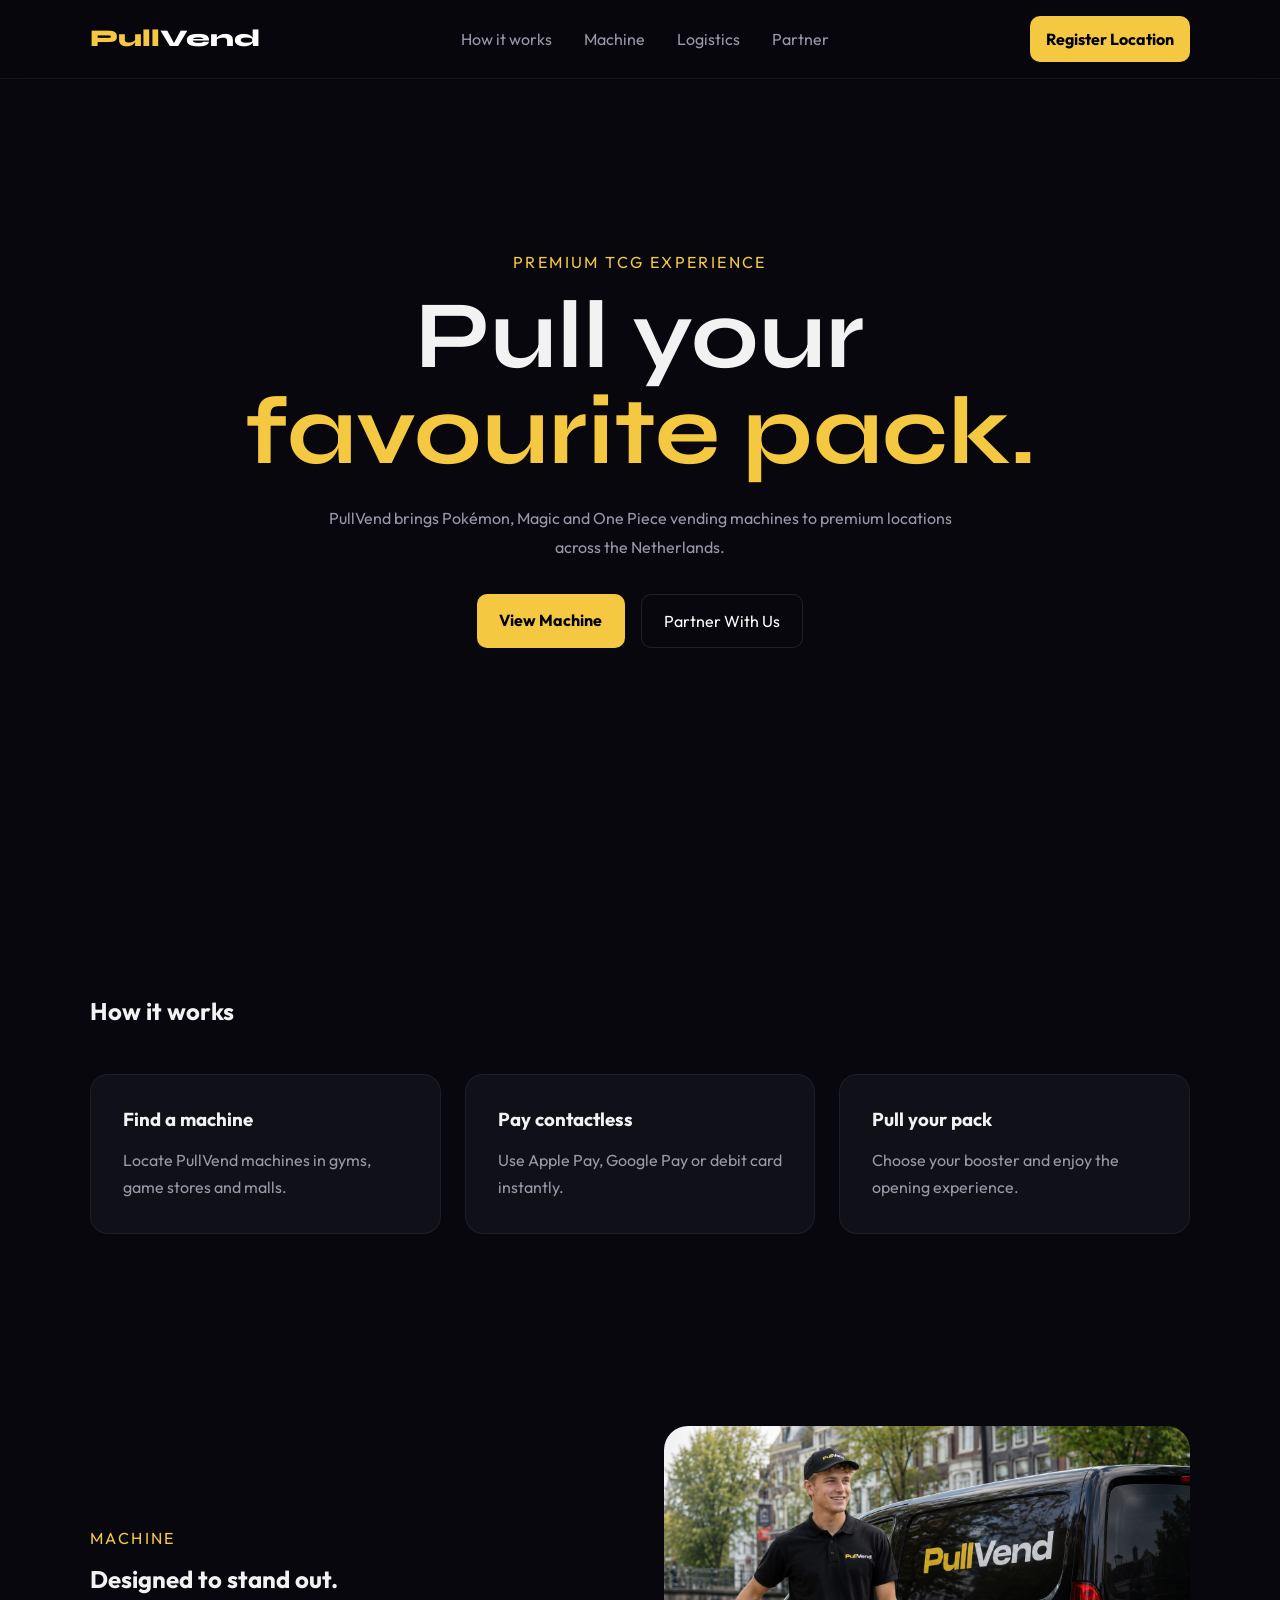
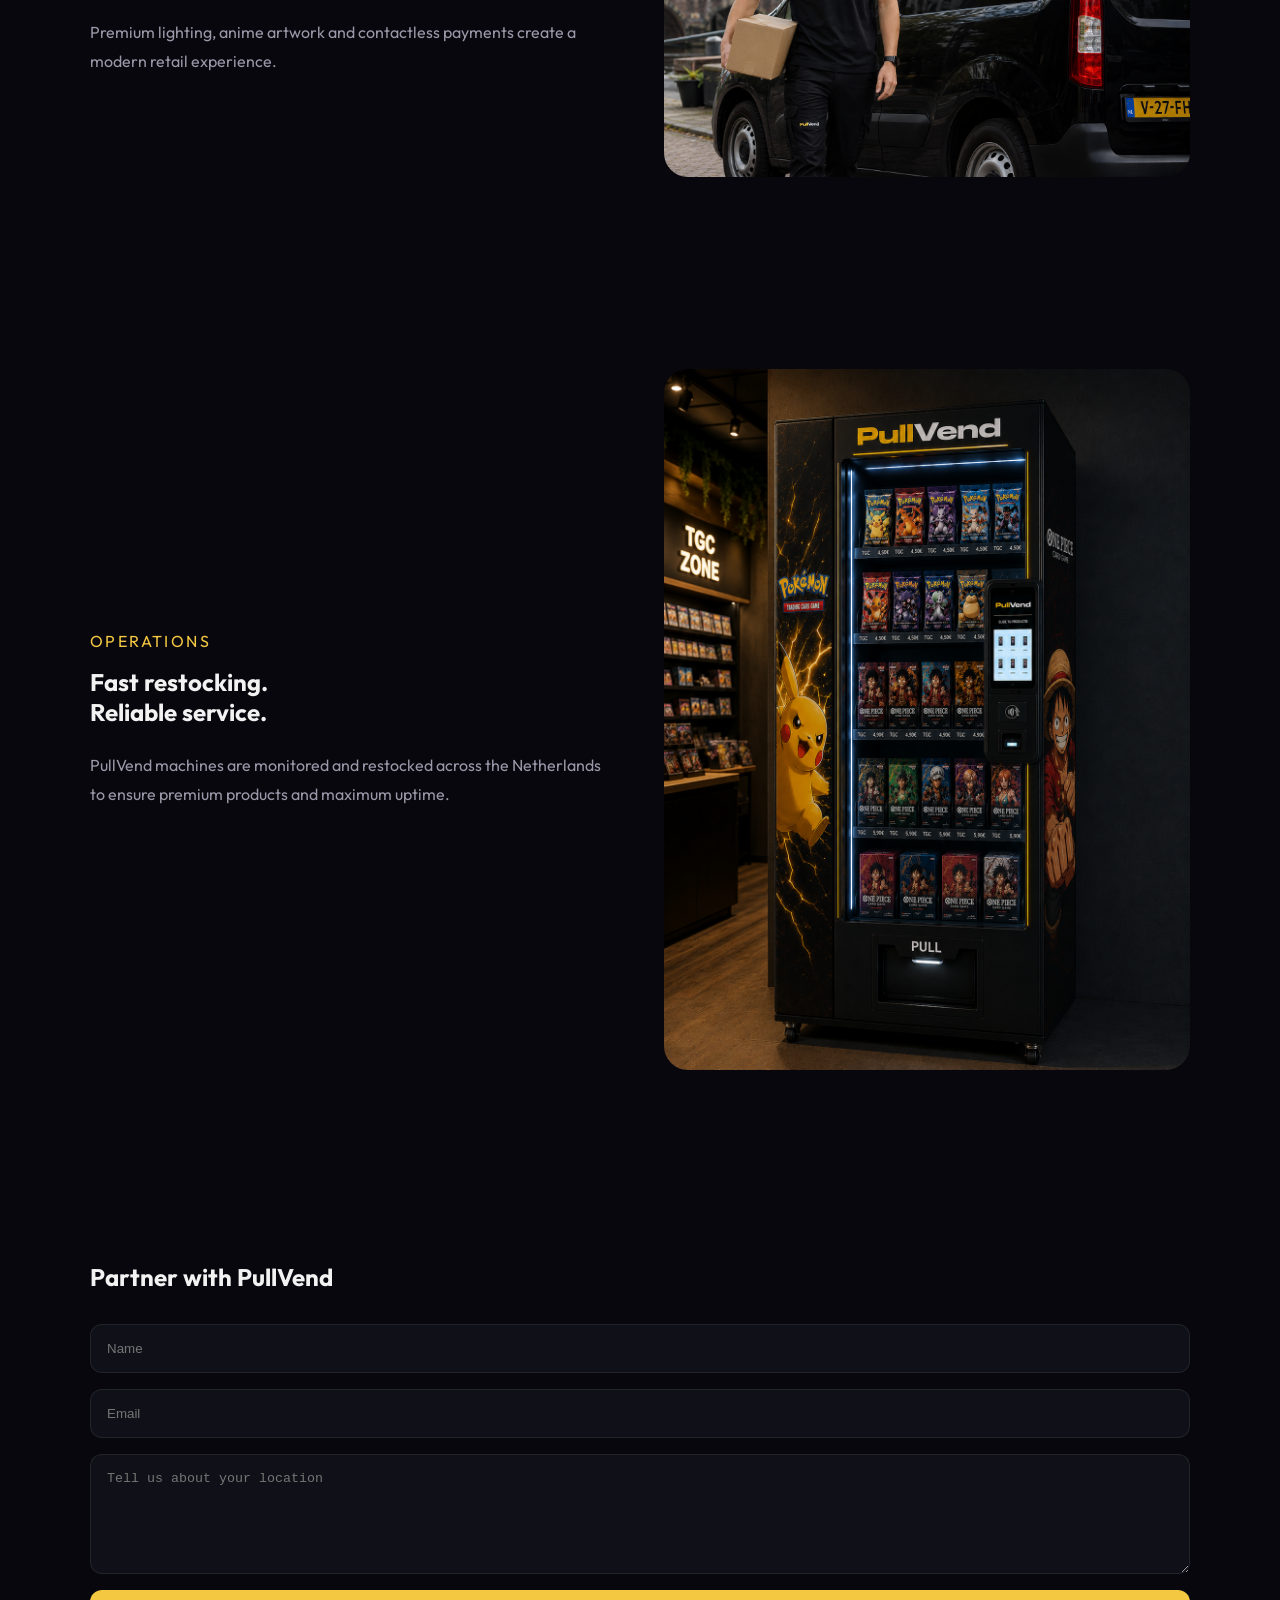
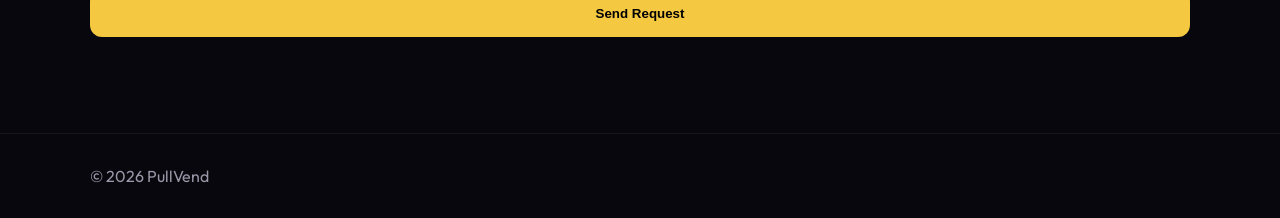
==== preview (5).html @ 84f56d32 "Add files via upload" ====
<!DOCTYPE html>
<html lang="en">
<head>
  <meta charset="UTF-8">
  <meta name="viewport" content="width=device-width, initial-scale=1.0">

  <title>PullVend — TCG Vending Machines</title>

  <meta name="description" content="Premium TCG vending machines across the Netherlands.">

  <link rel="stylesheet" href="css/styles.css">

  <link rel="preconnect" href="https://fonts.googleapis.com">
  <link rel="preconnect" href="https://fonts.gstatic.com" crossorigin>

  <link href="https://fonts.googleapis.com/css2?family=Syne:wght@700;800&family=Outfit:wght@400;500;600&display=swap" rel="stylesheet">
</head>

<body>

<nav>
  <div class="wrap nav-inner">

    <a href="#" class="logo">
      Pull<span>Vend</span>
    </a>

    <div class="nav-links">
      <a href="#how">How it works</a>
      <a href="#showcase">Machine</a>
      <a href="#logistics">Logistics</a>
      <a href="#partner">Partner</a>
    </div>

    <a href="#partner" class="nav-btn">
      Register Location
    </a>

  </div>
</nav>

<section id="hero">

  <div class="wrap hero-content">

    <p class="tag">
      Premium TCG Experience
    </p>

    <h1>
      Pull your<br>
      <span>favourite pack.</span>
    </h1>

    <p class="hero-text">
      PullVend brings Pokémon, Magic and One Piece vending machines
      to premium locations across the Netherlands.
    </p>

    <div class="hero-buttons">

      <a href="#showcase" class="btn-primary">
        View Machine
      </a>

      <a href="#partner" class="btn-secondary">
        Partner With Us
      </a>

    </div>

  </div>

</section>

<section id="how">

  <div class="wrap">

    <h2>How it works</h2>

    <div class="cards">

      <div class="card">
        <h3>Find a machine</h3>

        <p>
          Locate PullVend machines in gyms,
          game stores and malls.
        </p>
      </div>

      <div class="card">
        <h3>Pay contactless</h3>

        <p>
          Use Apple Pay, Google Pay or debit card instantly.
        </p>
      </div>

      <div class="card">
        <h3>Pull your pack</h3>

        <p>
          Choose your booster and enjoy the opening experience.
        </p>
      </div>

    </div>

  </div>

</section>

<section id="showcase">

  <div class="wrap two-col">

    <div>

      <p class="tag">
        Machine
      </p>

      <h2>
        Designed to stand out.
      </h2>

      <p class="section-text">
        Premium lighting, anime artwork and contactless payments
        create a modern retail experience.
      </p>

    </div>

    <div class="image-box">

      <img
        src="images/machine.png"
        alt="PullVend vending machine"
        loading="lazy"
      >

    </div>

  </div>

</section>

<section id="logistics">

  <div class="wrap two-col">

    <!-- TEXTO IZQUIERDA -->

    <div>

      <p class="tag">
        Operations
      </p>

      <h2>
        Fast restocking.<br>
        Reliable service.
      </h2>

      <p class="section-text">
        PullVend machines are monitored and restocked across the Netherlands
        to ensure premium products and maximum uptime.
      </p>

    </div>

    <!-- IMAGEN DERECHA -->

    <div class="image-box">

      <img
        src="images/van.png"
        alt="PullVend logistics van"
        loading="lazy"
      >

    </div>

  </div>

</section>

<section id="partner">

  <div class="wrap">

    <h2>
      Partner with PullVend
    </h2>

    <form id="partnerForm">

      <input
        type="text"
        placeholder="Name"
        required
      >

      <input
        type="email"
        placeholder="Email"
        required
      >

      <textarea
        placeholder="Tell us about your location"
      ></textarea>

      <button type="submit">
        Send Request
      </button>

    </form>

  </div>

</section>

<footer>

  <div class="wrap footer-inner">
    <p>© 2026 PullVend</p>
  </div>

</footer>

<script src="js/app.js"></script>

</body>
</html>
---- css/styles.css ----
:root{
  --bg:#07070D;
  --bg2:#101018;
  --gold:#F5C842;
  --text:#F2F2F2;
  --muted:#9A98A8;
}

*{
  margin:0;
  padding:0;
  box-sizing:border-box;
}

body{
  background:var(--bg);
  color:var(--text);
  font-family:'Outfit',sans-serif;
  overflow-x:hidden;
}

img{
  max-width:100%;
  display:block;
}

.wrap{
  width:min(1100px,92%);
  margin:auto;
}

nav{
  position:fixed;
  width:100%;
  top:0;
  background:rgba(7,7,13,.92);
  backdrop-filter:blur(12px);
  border-bottom:1px solid rgba(255,255,255,.06);
  z-index:100;
}

.nav-inner{
  display:flex;
  align-items:center;
  justify-content:space-between;
  padding:1rem 0;
}

.logo{
  color:var(--gold);
  font-family:'Syne',sans-serif;
  font-size:1.5rem;
  font-weight:800;
  text-decoration:none;
}

.logo span{
  color:white;
}

.nav-links{
  display:flex;
  gap:2rem;
}

.nav-links a{
  color:var(--muted);
  text-decoration:none;
}

.nav-btn{
  background:var(--gold);
  color:black;
  padding:.8rem 1rem;
  border-radius:10px;
  text-decoration:none;
  font-weight:700;
}

section{
  padding:6rem 0;
}

#hero{
  min-height:100vh;
  display:flex;
  align-items:center;
  text-align:center;
}

.hero-content{
  display:flex;
  flex-direction:column;
  align-items:center;
}

.tag{
  color:var(--gold);
  text-transform:uppercase;
  letter-spacing:.15em;
  margin-bottom:1rem;
}

h1{
  font-family:'Syne',sans-serif;
  font-size:clamp(3rem,8vw,6rem);
  line-height:1;
}

h1 span{
  color:var(--gold);
}

.hero-text,.section-text{
  color:var(--muted);
  max-width:650px;
  line-height:1.8;
  margin-top:1.5rem;
}

.hero-buttons{
  display:flex;
  gap:1rem;
  margin-top:2rem;
}

.btn-primary,.btn-secondary{
  padding:1rem 1.4rem;
  border-radius:10px;
  text-decoration:none;
}

.btn-primary{
  background:var(--gold);
  color:black;
  font-weight:700;
}

.btn-secondary{
  border:1px solid rgba(255,255,255,.1);
  color:white;
}

.cards{
  display:grid;
  grid-template-columns:repeat(3,1fr);
  gap:1.5rem;
  margin-top:3rem;
}

.card{
  background:var(--bg2);
  border:1px solid rgba(255,255,255,.06);
  border-radius:18px;
  padding:2rem;
}

.card p{
  color:var(--muted);
  margin-top:1rem;
  line-height:1.7;
}

.two-col{
  display:grid;
  grid-template-columns:1fr 1fr;
  gap:3rem;
  align-items:center;
}

.image-box{
  border-radius:24px;
  overflow:hidden;
}

form{
  display:grid;
  gap:1rem;
  margin-top:2rem;
}

input,textarea{
  background:var(--bg2);
  border:1px solid rgba(255,255,255,.08);
  border-radius:12px;
  padding:1rem;
  color:white;
}

textarea{
  min-height:120px;
}

button{
  background:var(--gold);
  color:black;
  border:none;
  border-radius:12px;
  padding:1rem;
  font-weight:700;
  cursor:pointer;
}

footer{
  border-top:1px solid rgba(255,255,255,.06);
  padding:2rem 0;
  color:var(--muted);
}

@media(max-width:900px){

  .cards,
  .two-col{
    grid-template-columns:1fr;
  }

  .nav-links{
    display:none;
  }

  .hero-buttons{
    flex-direction:column;
  }
}
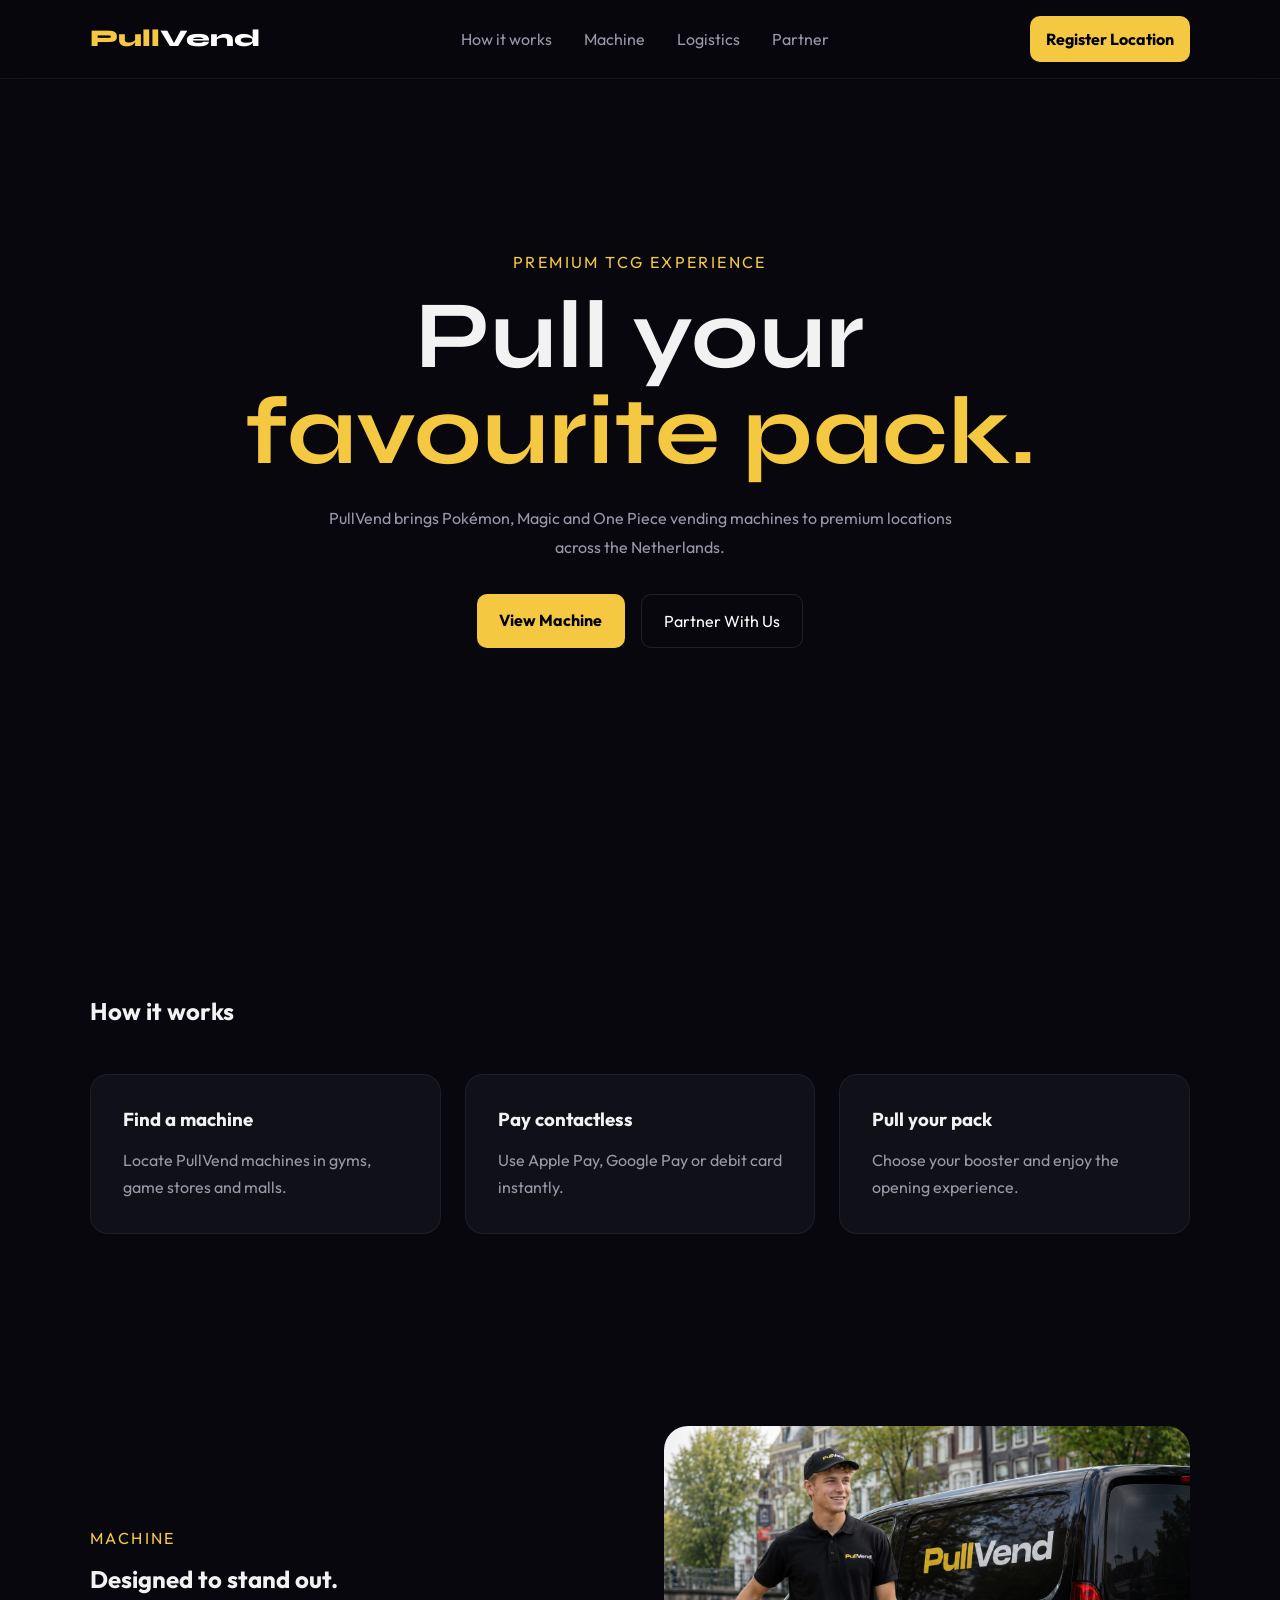
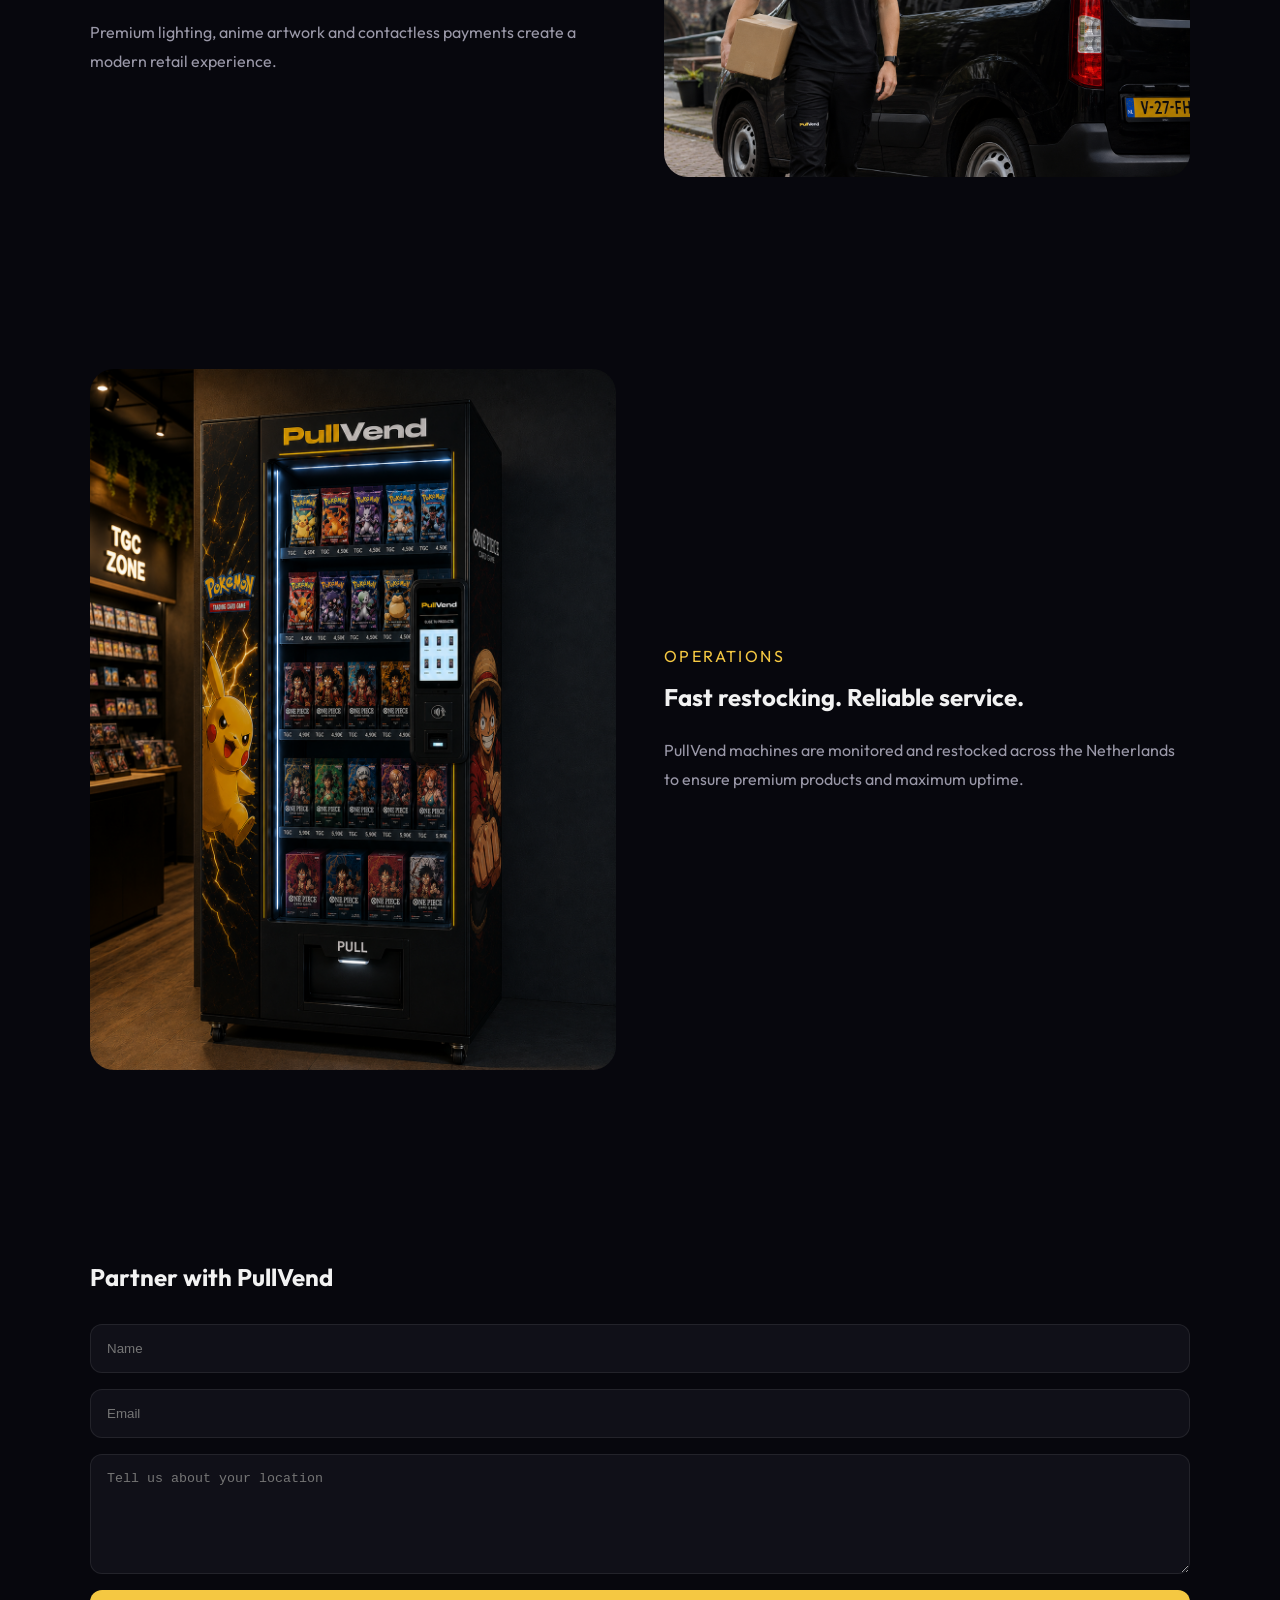
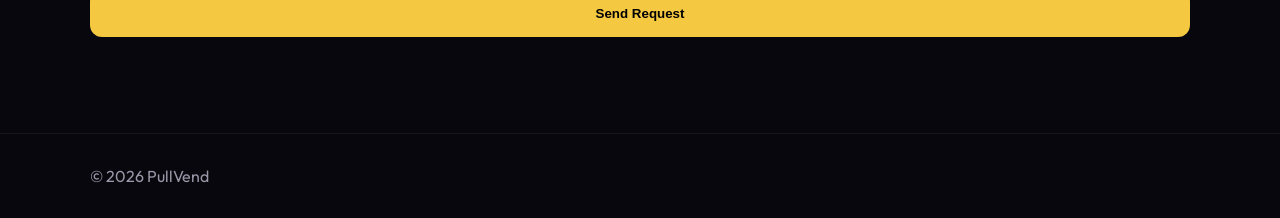
==== commit a8a8a594: "Update preview (5).html" ====
--- a/preview (5).html
+++ b/preview (5).html
@@ -3,27 +3,18 @@
 <head>
   <meta charset="UTF-8">
   <meta name="viewport" content="width=device-width, initial-scale=1.0">
-
   <title>PullVend — TCG Vending Machines</title>
-
   <meta name="description" content="Premium TCG vending machines across the Netherlands.">
-
   <link rel="stylesheet" href="css/styles.css">
-
   <link rel="preconnect" href="https://fonts.googleapis.com">
   <link rel="preconnect" href="https://fonts.gstatic.com" crossorigin>
-
   <link href="https://fonts.googleapis.com/css2?family=Syne:wght@700;800&family=Outfit:wght@400;500;600&display=swap" rel="stylesheet">
 </head>
-
 <body>
 
 <nav>
   <div class="wrap nav-inner">
-
-    <a href="#" class="logo">
-      Pull<span>Vend</span>
-    </a>
+    <a href="#" class="logo">Pull<span>Vend</span></a>
 
     <div class="nav-links">
       <a href="#how">How it works</a>
@@ -32,20 +23,13 @@
       <a href="#partner">Partner</a>
     </div>
 
-    <a href="#partner" class="nav-btn">
-      Register Location
-    </a>
-
+    <a href="#partner" class="nav-btn">Register Location</a>
   </div>
 </nav>
 
 <section id="hero">
-
   <div class="wrap hero-content">
-
-    <p class="tag">
-      Premium TCG Experience
-    </p>
+    <p class="tag">Premium TCG Experience</p>
 
     <h1>
       Pull your<br>
@@ -58,180 +42,93 @@
     </p>
 
     <div class="hero-buttons">
-
-      <a href="#showcase" class="btn-primary">
-        View Machine
-      </a>
-
-      <a href="#partner" class="btn-secondary">
-        Partner With Us
-      </a>
-
+      <a href="#showcase" class="btn-primary">View Machine</a>
+      <a href="#partner" class="btn-secondary">Partner With Us</a>
     </div>
-
   </div>
-
 </section>
 
 <section id="how">
-
   <div class="wrap">
-
     <h2>How it works</h2>
 
     <div class="cards">
-
       <div class="card">
         <h3>Find a machine</h3>
-
-        <p>
-          Locate PullVend machines in gyms,
-          game stores and malls.
-        </p>
+        <p>Locate PullVend machines in gyms, game stores and malls.</p>
       </div>
 
       <div class="card">
         <h3>Pay contactless</h3>
-
-        <p>
-          Use Apple Pay, Google Pay or debit card instantly.
-        </p>
+        <p>Use Apple Pay, Google Pay or debit card instantly.</p>
       </div>
 
       <div class="card">
         <h3>Pull your pack</h3>
-
-        <p>
-          Choose your booster and enjoy the opening experience.
-        </p>
+        <p>Choose your booster and enjoy the opening experience.</p>
       </div>
-
     </div>
-
   </div>
-
 </section>
 
 <section id="showcase">
-
   <div class="wrap two-col">
-
     <div>
-
-      <p class="tag">
-        Machine
-      </p>
-
-      <h2>
-        Designed to stand out.
-      </h2>
+      <p class="tag">Machine</p>
+      <h2>Designed to stand out.</h2>
 
       <p class="section-text">
         Premium lighting, anime artwork and contactless payments
         create a modern retail experience.
       </p>
-
     </div>
 
     <div class="image-box">
-
-      <img
-        src="images/machine.png"
-        alt="PullVend vending machine"
-        loading="lazy"
-      >
-
+      <img src="images/machine.png" alt="PullVend vending machine" loading="lazy">
     </div>
-
   </div>
-
 </section>
 
 <section id="logistics">
-
   <div class="wrap two-col">
 
-    <!-- TEXTO IZQUIERDA -->
+    <div class="image-box">
+      <img src="images/van.png" alt="PullVend logistics van" loading="lazy">
+    </div>
 
     <div>
-
-      <p class="tag">
-        Operations
-      </p>
-
-      <h2>
-        Fast restocking.<br>
-        Reliable service.
-      </h2>
+      <p class="tag">Operations</p>
+      <h2>Fast restocking. Reliable service.</h2>
 
       <p class="section-text">
         PullVend machines are monitored and restocked across the Netherlands
         to ensure premium products and maximum uptime.
       </p>
-
-    </div>
-
-    <!-- IMAGEN DERECHA -->
-
-    <div class="image-box">
-
-      <img
-        src="images/van.png"
-        alt="PullVend logistics van"
-        loading="lazy"
-      >
-
     </div>
 
   </div>
-
 </section>
 
 <section id="partner">
-
   <div class="wrap">
-
-    <h2>
-      Partner with PullVend
-    </h2>
+    <h2>Partner with PullVend</h2>
 
     <form id="partnerForm">
+      <input type="text" placeholder="Name" required>
+      <input type="email" placeholder="Email" required>
+      <textarea placeholder="Tell us about your location"></textarea>
 
-      <input
-        type="text"
-        placeholder="Name"
-        required
-      >
-
-      <input
-        type="email"
-        placeholder="Email"
-        required
-      >
-
-      <textarea
-        placeholder="Tell us about your location"
-      ></textarea>
-
-      <button type="submit">
-        Send Request
-      </button>
-
+      <button type="submit">Send Request</button>
     </form>
-
   </div>
-
 </section>
 
 <footer>
-
   <div class="wrap footer-inner">
     <p>© 2026 PullVend</p>
   </div>
-
 </footer>
 
 <script src="js/app.js"></script>
-
 </body>
-</html>+</html>
